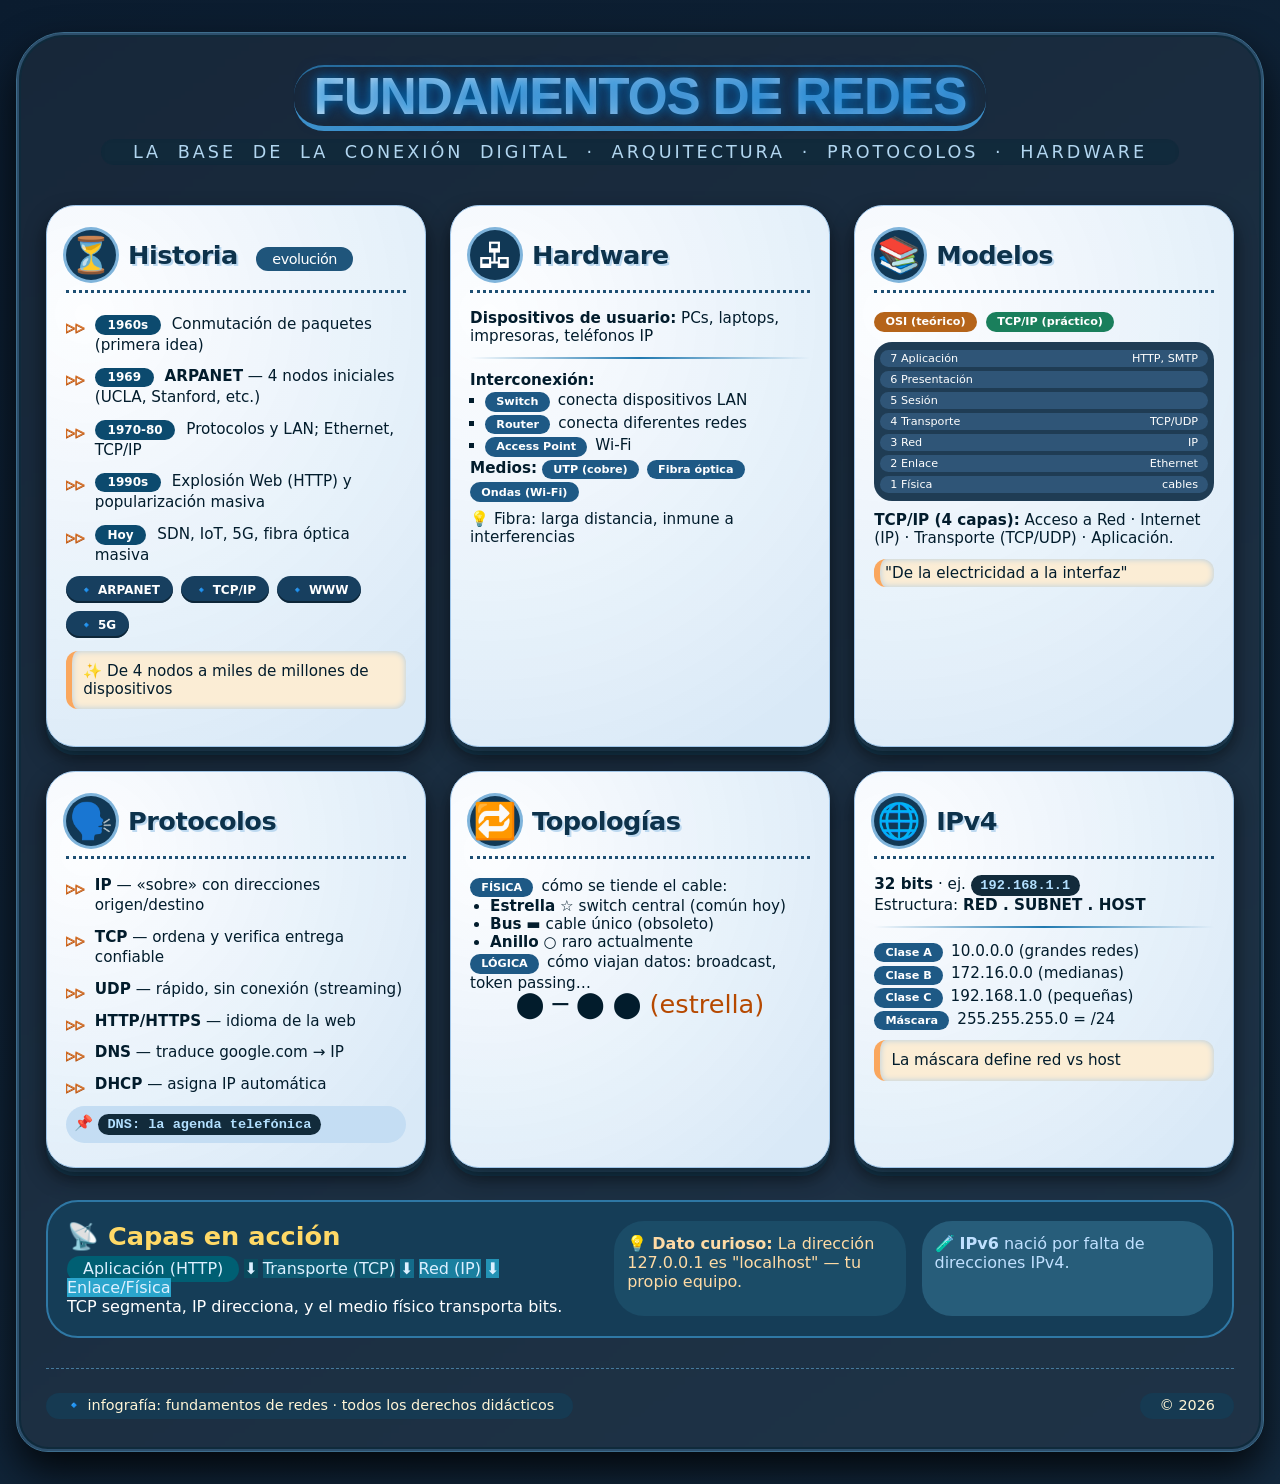
==== infografia redes y comunicaciones.html @ db8d1679 "Add files via upload" ====
<!DOCTYPE html>
<html lang="es">
<head>
    <meta charset="UTF-8">
    <meta name="viewport" content="width=device-width, initial-scale=1.0">
    <title>Infografía: Fundamentos de Redes</title>
    <style>
        * {
            margin: 0;
            padding: 0;
            box-sizing: border-box;
            font-family: 'Segoe UI', Roboto, system-ui, -apple-system, sans-serif;
        }

        body {
            background: linear-gradient(145deg, #0b1c2f 0%, #13293e 100%);
            min-height: 100vh;
            display: flex;
            flex-direction: column;
            align-items: center;
            padding: 2rem 1rem;
        }

        /* contenedor infografía: simula un panel / póster */
        .infografia {
            max-width: 1300px;
            width: 100%;
            background: rgba(255,255,255,0.05);
            backdrop-filter: blur(2px);
            border-radius: 3rem 3rem 2rem 2rem;
            padding: 2rem 1.8rem;
            box-shadow: 0 20px 40px rgba(0,0,0,0.8), 0 0 0 2px #2d4f6c inset, 0 0 0 4px #0f2a3b inset;
            border: 1px solid #3e6d8c;
        }

        /* título principal con estilo infográfico */
        .titulo-principal {
            text-align: center;
            margin-bottom: 2.5rem;
            position: relative;
        }
        .titulo-principal h1 {
            font-size: 3.2rem;
            font-weight: 800;
            letter-spacing: -0.02em;
            background: linear-gradient(135deg, #f0f9ff, #9fc5e8, #6fa8dc);
            -webkit-background-clip: text;
            background-clip: text;
            color: transparent;
            text-shadow: 0 0 10px #00a6ff70, 0 0 20px #004e9e;
            text-transform: uppercase;
            display: inline-block;
            padding: 0 20px;
            border-bottom: 5px solid #3e92cc;
            border-top: 2px solid #2a6f9e;
            border-radius: 30px;
            font-family: 'Trebuchet MS', 'Segoe UI', sans-serif;
        }
        .titulo-principal .subhead {
            color: #b2d6f0;
            font-size: 1.1rem;
            letter-spacing: 3px;
            word-spacing: 8px;
            margin-top: 8px;
            font-weight: 300;
            text-transform: uppercase;
            background: #0b2637b0;
            display: inline-block;
            padding: 0.2rem 2rem;
            border-radius: 40px;
            backdrop-filter: blur(4px);
        }

        /* grilla de secciones (formato infografía tipo bloque) */
        .grid-infografia {
            display: grid;
            grid-template-columns: repeat(3, 1fr);
            gap: 1.5rem;
        }

        /* tarjetas/secciones */
        .card {
            background: #eef5fc;
            background-image: radial-gradient(circle at 10% 20%, rgba(255, 255, 255, 0.9) 0%, #d9e9f7 90%);
            border-radius: 1.8rem;
            padding: 1.5rem 1.2rem;
            box-shadow: 0 10px 20px rgba(0, 0, 0, 0.6), 0 4px 0 0 #2c5777, 0 8px 0 0 #173e57;
            border: 1px solid #a0c6e9;
            transition: transform 0.1s ease;
            display: flex;
            flex-direction: column;
        }

        .card:hover {
            transform: translateY(-3px);
            box-shadow: 0 14px 25px rgba(0, 0, 0, 0.7), 0 4px 0 0 #2c5777, 0 8px 0 0 #173e57;
        }

        /* encabezado de sección */
        .card-header {
            display: flex;
            align-items: center;
            gap: 12px;
            margin-bottom: 1rem;
            border-bottom: 3px dotted #1e4f73;
            padding-bottom: 0.6rem;
        }
        .card-header .icono {
            font-size: 2.2rem;
            background: #113855;
            color: white;
            width: 50px;
            height: 50px;
            border-radius: 50%;
            display: flex;
            align-items: center;
            justify-content: center;
            box-shadow: 0 0 0 3px #7fb4db;
        }
        .card-header h2 {
            font-size: 1.6rem;
            font-weight: 700;
            color: #0d324b;
            text-shadow: 2px 2px 0 #bdd9f0;
            letter-spacing: -0.5px;
            line-height: 1.2;
        }
        .card-header h2 span {
            font-size: 0.9rem;
            background: #1f557b;
            color: white;
            padding: 0.2rem 1rem;
            border-radius: 30px;
            margin-left: 10px;
            font-weight: 400;
            text-shadow: none;
            display: inline-block;
        }

        /* contenido */
        .card-content {
            flex: 1;
            font-size: 0.95rem;
            color: #021c2c;
        }

        /* listas con viñetas custom */
        ul.lista-infografia {
            list-style: none;
            margin-top: 5px;
        }
        ul.lista-infografia li {
            margin-bottom: 0.7rem;
            padding-left: 1.8rem;
            position: relative;
            font-weight: 500;
            line-height: 1.35;
        }
        ul.lista-infografia li::before {
            content: "▹▹";
            position: absolute;
            left: 0;
            color: #d66b1f;
            font-size: 1.2rem;
            font-weight: bold;
            text-shadow: 0 1px 0 #b24e0a;
        }

        /* bullet para listas dentro de texto */
        .mini-bullet {
            display: inline-block;
            background: #0c4a6e;
            color: white;
            border-radius: 20px;
            padding: 0.1rem 0.8rem;
            font-size: 0.75rem;
            font-weight: 600;
            margin-right: 6px;
        }

        .badge {
            background: #1e5985;
            color: white;
            font-weight: 600;
            padding: 0.2rem 0.7rem;
            border-radius: 30px;
            font-size: 0.7rem;
            display: inline-block;
            margin: 0.2rem 0.2rem 0 0;
        }

        .destaque {
            background: #fbedd5;
            border-left: 6px solid #faa75e;
            padding: 0.7rem;
            border-radius: 12px;
            margin: 0.8rem 0;
            font-weight: 500;
            box-shadow: inset 0 0 6px #afcbe3;
        }

        hr.sep {
            border: 0;
            height: 2px;
            background: linear-gradient(90deg, transparent, #2079b0, transparent);
            margin: 12px 0;
        }

        /* código / direcciones IP ficticias */
        .code-like {
            font-family: 'Courier New', monospace;
            background: #122b3b;
            color: #b3e0ff;
            padding: 0.2rem 0.6rem;
            border-radius: 12px;
            font-weight: 600;
            font-size: 0.85rem;
            display: inline-block;
        }

        /* sexta sección puede ocupar 2 columnas si queremos, pero la ponemos al final con grid row */
        .span-2 {
            grid-column: span 2;
        }
        .span-full {
            grid-column: 1 / -1;
        }

        /* ajustes responsivos */
        @media (max-width: 900px) {
            .grid-infografia {
                grid-template-columns: repeat(2, 1fr);
            }
        }
        @media (max-width: 600px) {
            .grid-infografia {
                grid-template-columns: 1fr;
            }
            .titulo-principal h1 { font-size: 2.2rem; }
        }

        /* línea de tiempo mini para historia */
        .timeline {
            display: flex;
            flex-wrap: wrap;
            gap: 8px;
            margin-top: 10px;
        }
        .timeline-item {
            background: #173f5f;
            color: white;
            padding: 0.4rem 0.8rem;
            border-radius: 40px;
            font-size: 0.75rem;
            font-weight: 600;
            box-shadow: inset 0 -2px 0 #0d2638;
        }

        /* capas osi ejemplo gráfico simplificado */
        .capas-mini {
            display: flex;
            flex-direction: column;
            background: #1f3c54;
            border-radius: 18px;
            padding: 6px;
            margin: 10px 0;
        }
        .capa-row {
            display: flex;
            background: #2f5577;
            margin: 2px 0;
            border-radius: 30px;
            color: white;
            padding: 2px 10px;
            justify-content: space-between;
            font-size: 0.7rem;
            font-weight: 500;
        }

        /* pequeño script para actualizar año? sólo demostración */
        .footer-note {
            margin-top: 30px;
            color: #b6d4f0;
            text-align: center;
            font-size: 0.9rem;
            border-top: 1px dashed #457a9d;
            padding-top: 1.5rem;
            display: flex;
            justify-content: space-between;
            flex-wrap: wrap;
        }
        .glow {
            color: #fff5d6;
            background: #163a52;
            padding: 0.3rem 1.2rem;
            border-radius: 30px;
        }
    </style>
</head>
<body>
    <div class="infografia">
        <div class="titulo-principal">
            <h1>Fundamentos de Redes</h1>
            <div class="subhead">la base de la conexión digital · arquitectura · protocolos · hardware</div>
        </div>

        <!-- GRID INFOGRAFÍA: 6 secciones + 1 extra integrada -->
        <div class="grid-infografia" id="infografiaGrid">
            <!-- Sección 1: Historia -->
            <div class="card">
                <div class="card-header">
                    <div class="icono">⏳</div>
                    <h2>Historia <span>evolución</span></h2>
                </div>
                <div class="card-content">
                    <ul class="lista-infografia">
                        <li><span class="mini-bullet">1960s</span> Conmutación de paquetes (primera idea)</li>
                        <li><span class="mini-bullet">1969</span> <strong>ARPANET</strong> — 4 nodos iniciales (UCLA, Stanford, etc.)</li>
                        <li><span class="mini-bullet">1970-80</span> Protocolos y LAN; Ethernet, TCP/IP</li>
                        <li><span class="mini-bullet">1990s</span> Explosión Web (HTTP) y popularización masiva</li>
                        <li><span class="mini-bullet">Hoy</span> SDN, IoT, 5G, fibra óptica masiva</li>
                    </ul>
                    <div class="timeline">
                        <span class="timeline-item">🔹 ARPANET</span>
                        <span class="timeline-item">🔹 TCP/IP</span>
                        <span class="timeline-item">🔹 WWW</span>
                        <span class="timeline-item">🔹 5G</span>
                    </div>
                    <div class="destaque">✨ De 4 nodos a miles de millones de dispositivos</div>
                </div>
            </div>

            <!-- Sección 2: Componentes (Hardware) -->
            <div class="card">
                <div class="card-header">
                    <div class="icono">🖧</div>
                    <h2>Hardware</h2>
                </div>
                <div class="card-content">
                    <strong>Dispositivos de usuario:</strong> PCs, laptops, impresoras, teléfonos IP<br>
                    <hr class="sep">
                    <strong>Interconexión:</strong>
                    <ul style="margin-left: 15px; list-style-type: square;">
                        <li><span class="badge">Switch</span> conecta dispositivos LAN</li>
                        <li><span class="badge">Router</span> conecta diferentes redes</li>
                        <li><span class="badge">Access Point</span> Wi-Fi</li>
                    </ul>
                    <strong>Medios:</strong> 
                    <span class="badge">UTP (cobre)</span> <span class="badge">Fibra óptica</span> <span class="badge">Ondas (Wi-Fi)</span>
                    <div style="margin-top: 8px;">💡 Fibra: larga distancia, inmune a interferencias</div>
                </div>
            </div>

            <!-- Sección 3: Modelos de referencia (OSI y TCP/IP) -->
            <div class="card">
                <div class="card-header">
                    <div class="icono">📚</div>
                    <h2>Modelos</h2>
                </div>
                <div class="card-content">
                    <div style="display: flex; gap: 6px; flex-wrap: wrap; margin-bottom: 8px;">
                        <span class="badge" style="background: #b5641a;">OSI (teórico)</span>
                        <span class="badge" style="background: #1a7f5c;">TCP/IP (práctico)</span>
                    </div>
                    <div class="capas-mini">
                        <div class="capa-row"><span>7 Aplicación</span><span>HTTP, SMTP</span></div>
                        <div class="capa-row"><span>6 Presentación</span><span> </span></div>
                        <div class="capa-row"><span>5 Sesión</span><span> </span></div>
                        <div class="capa-row"><span>4 Transporte</span><span>TCP/UDP</span></div>
                        <div class="capa-row"><span>3 Red</span><span>IP</span></div>
                        <div class="capa-row"><span>2 Enlace</span><span>Ethernet</span></div>
                        <div class="capa-row"><span>1 Física</span><span>cables</span></div>
                    </div>
                    <p><strong>TCP/IP (4 capas):</strong> Acceso a Red · Internet (IP) · Transporte (TCP/UDP) · Aplicación.</p>
                    <p class="destaque" style="padding: 0.3rem;">"De la electricidad a la interfaz"</p>
                </div>
            </div>

            <!-- Sección 4: Protocolos clave -->
            <div class="card">
                <div class="card-header">
                    <div class="icono">🗣️</div>
                    <h2>Protocolos</h2>
                </div>
                <div class="card-content">
                    <ul class="lista-infografia" style="margin-top: 0;">
                        <li><strong>IP</strong> — «sobre» con direcciones origen/destino</li>
                        <li><strong>TCP</strong> — ordena y verifica entrega confiable</li>
                        <li><strong>UDP</strong> — rápido, sin conexión (streaming)</li>
                        <li><strong>HTTP/HTTPS</strong> — idioma de la web</li>
                        <li><strong>DNS</strong> — traduce google.com → IP</li>
                        <li><strong>DHCP</strong> — asigna IP automática</li>
                    </ul>
                    <div style="background: #c4ddf3; border-radius: 20px; padding: 0.5rem; margin-top: 8px;">
                        📌 <span class="code-like">DNS: la agenda telefónica</span>
                    </div>
                </div>
            </div>

            <!-- Sección 5: Topologías -->
            <div class="card">
                <div class="card-header">
                    <div class="icono">🔁</div>
                    <h2>Topologías</h2>
                </div>
                <div class="card-content">
                    <p><span class="badge">FÍSICA</span> cómo se tiende el cable:</p>
                    <ul style="margin-left: 20px;">
                        <li><strong>Estrella</strong> ☆ switch central (común hoy)</li>
                        <li><strong>Bus</strong> ▬ cable único (obsoleto)</li>
                        <li><strong>Anillo</strong> ○ raro actualmente</li>
                    </ul>
                    <p><span class="badge">LÓGICA</span> cómo viajan datos: broadcast, token passing…</p>
                    <div style="font-size:1.6rem; text-align:center; line-height:1;">⬤  ─  ⬤   ⬤<span style="color:#b64900;">  (estrella)</span></div>
                </div>
            </div>

            <!-- Sección 6: IPv4 (ocupa 1 columna pero contenido denso) -->
            <div class="card">
                <div class="card-header">
                    <div class="icono">🌐</div>
                    <h2>IPv4</h2>
                </div>
                <div class="card-content">
                    <p><strong>32 bits</strong> · ej. <span class="code-like">192.168.1.1</span></p>
                    <p>Estructura: <strong>RED . SUBNET . HOST</strong></p>
                    <hr class="sep">
                    <div><span class="badge">Clase A</span> 10.0.0.0  (grandes redes)</div>
                    <div><span class="badge">Clase B</span> 172.16.0.0 (medianas)</div>
                    <div><span class="badge">Clase C</span> 192.168.1.0 (pequeñas)</div>
                    <div><span class="badge">Máscara</span> 255.255.255.0 = /24</div>
                    <div class="destaque" style="margin-top: 10px;">La máscara define red vs host</div>
                </div>
            </div>
        </div> <!-- fin grid -->

        <!-- Sección extra de datos / comparación rápida OSI vs TCP/IP a modo de complemento (como infografía inferior) -->
        <div style="display: flex; flex-wrap: wrap; gap: 1rem; margin-top: 2rem; background: #153d57; border-radius: 2rem; padding: 1.2rem; border: 2px solid #2f78a5;">
            <div style="flex:2; min-width: 230px;">
                <h3 style="color:#ffd966; font-size: 1.6rem; margin-bottom: 8px;">📡 Capas en acción</h3>
                <p style="color: #ddf0ff;"><span style="background: #005f73; padding:0.2rem 1rem; border-radius:20px;">Aplicación (HTTP)</span> <span style="background: #0a4b5e;">⬇</span> <span style="background: #0f5b73;">Transporte (TCP)</span> <span style="background: #146c8a;">⬇</span> <span style="background: #1a7f9f;">Red (IP)</span> <span style="background: #2392b5;">⬇</span> <span style="background: #2aa5cc;">Enlace/Física</span></p>
                <p style="color: white;">TCP segmenta, IP direcciona, y el medio físico transporta bits.</p>
            </div>
            <div style="flex:1; background: #1b4c67; border-radius: 30px; padding: 0.8rem; color: #ffdba5;">
                💡 <strong>Dato curioso:</strong> La dirección 127.0.0.1 es "localhost" — tu propio equipo.
            </div>
            <div style="flex:1; background: #275d7a; border-radius: 30px; padding: 0.8rem; color: #c0e0ff;">
                🧪 <strong>IPv6</strong> nació por falta de direcciones IPv4.
            </div>
        </div>

        <!-- Pie con año dinámico vía JS -->
        <div class="footer-note">
            <span class="glow">🔹 infografía: fundamentos de redes · todos los derechos didácticos</span>
            <span class="glow" id="añoDinamico">2025</span>
        </div>
    </div>

    <!-- pequeño script para año y algún efecto interactivo menor -->
    <script>
        (function() {
            // actualizar año automático
            const añoSpan = document.getElementById('añoDinamico');
            if (añoSpan) {
                const año = new Date().getFullYear();
                añoSpan.textContent = `© ${año}`;
            }

            // añadir tooltips o highlights (solo para demostrar JS)
            const cards = document.querySelectorAll('.card');
            cards.forEach((card, index) => {
                card.addEventListener('mouseenter', function(e) {
                    // efecto sutil: brillo en el header
                    const header = this.querySelector('.card-header');
                    if (header) {
                        header.style.transition = '0.2s';
                        header.style.textShadow = '0 0 8px #9ac7ff';
                    }
                });
                card.addEventListener('mouseleave', function(e) {
                    const header = this.querySelector('.card-header');
                    if (header) {
                        header.style.textShadow = 'none';
                    }
                });
            });

            // mensaje en consola solo para demostrar que javascript está presente
            console.log('Infografía interactiva de redes cargada. Todos los protocolos listos.');
        })();
    </script>

    <!-- estilo adicional para algún detalle de íconos (no necesario) -->
</body>
</html>
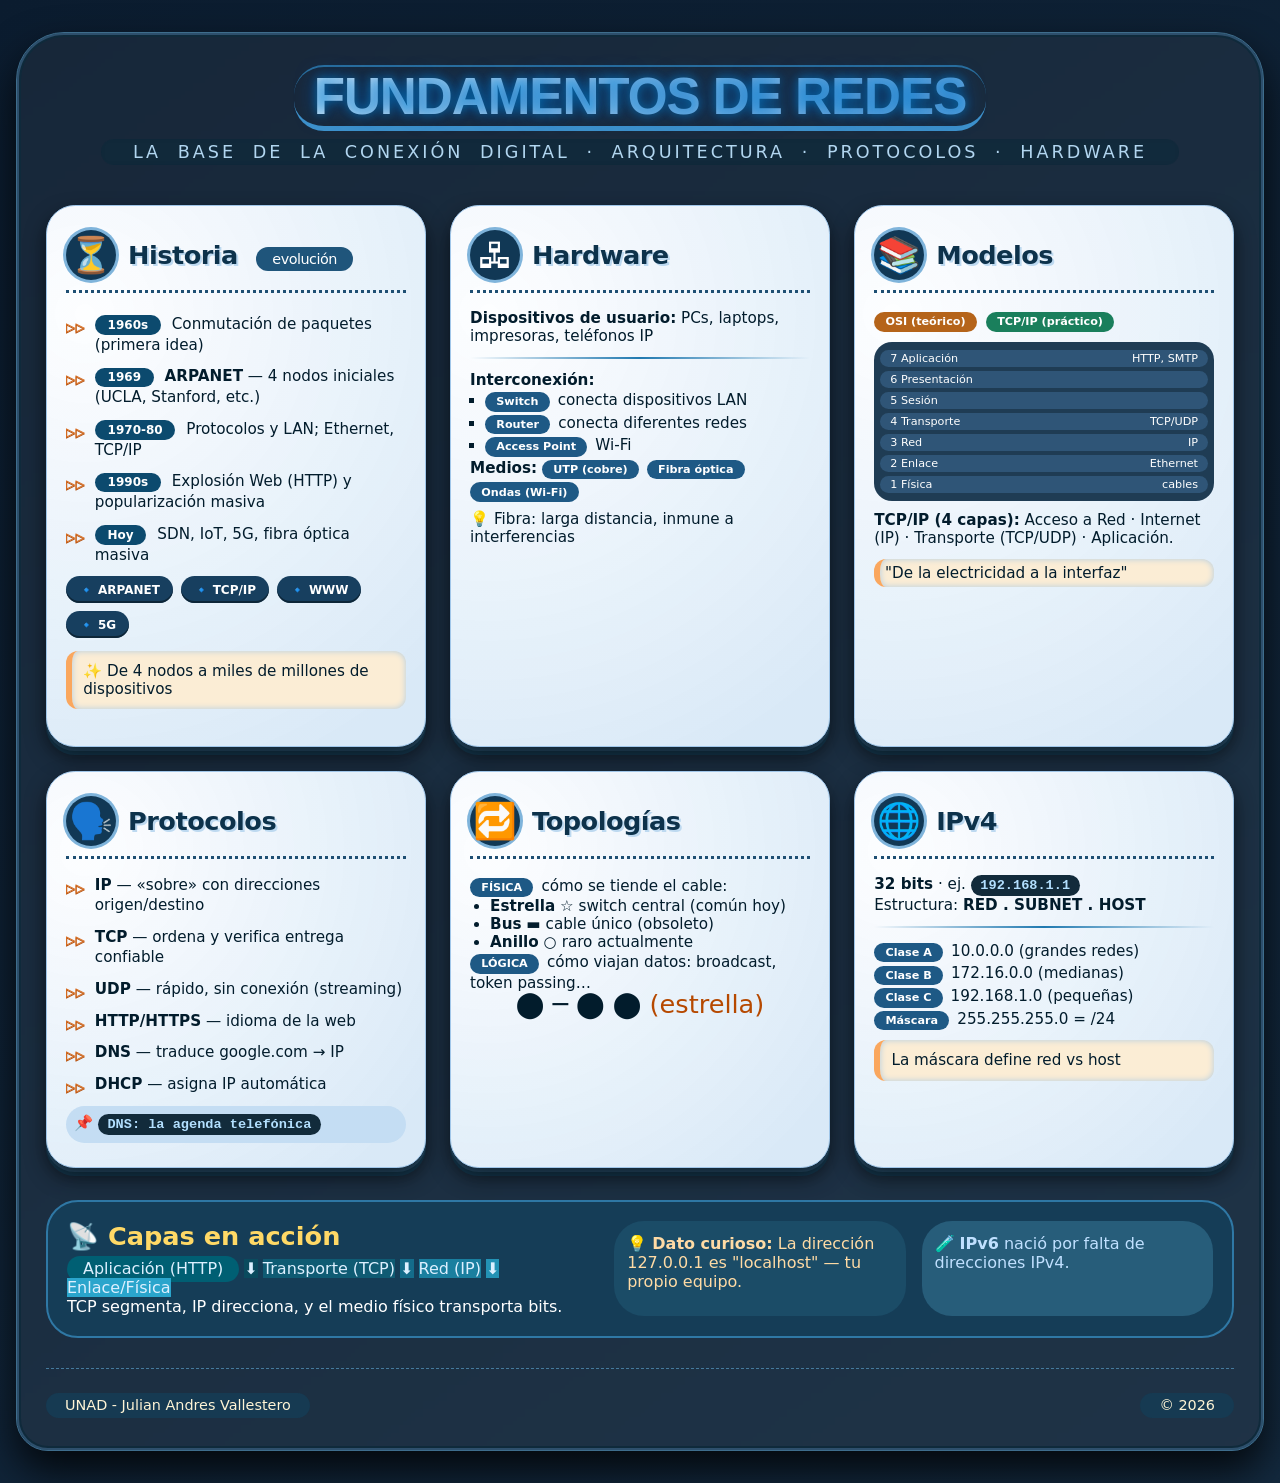
==== commit 73e262b6: "Update infografia redes y comunicaciones.html" ====
--- a/infografia redes y comunicaciones.html
+++ b/infografia redes y comunicaciones.html
@@ -21,7 +21,7 @@
             padding: 2rem 1rem;
         }
 
-        /* contenedor infografía: simula un panel / póster */
+        /* contenedor infografía: */
         .infografia {
             max-width: 1300px;
             width: 100%;
@@ -218,7 +218,7 @@
             display: inline-block;
         }
 
-        /* sexta sección puede ocupar 2 columnas si queremos, pero la ponemos al final con grid row */
+        /* sexta sección puede ocupar 2 columnas */
         .span-2 {
             grid-column: span 2;
         }
@@ -277,7 +277,7 @@
             font-weight: 500;
         }
 
-        /* pequeño script para actualizar año? sólo demostración */
+        /* pequeño script para actualizar */
         .footer-note {
             margin-top: 30px;
             color: #b6d4f0;
@@ -451,7 +451,7 @@
 
         <!-- Pie con año dinámico vía JS -->
         <div class="footer-note">
-            <span class="glow">🔹 infografía: fundamentos de redes · todos los derechos didácticos</span>
+            <span class="glow">UNAD - Julian Andres Vallestero</span>
             <span class="glow" id="añoDinamico">2025</span>
         </div>
     </div>
@@ -490,6 +490,6 @@
         })();
     </script>
 
-    <!-- estilo adicional para algún detalle de íconos (no necesario) -->
+    <!-- estilo adicional para algún detalle de íconos -->
 </body>
-</html>+</html>
